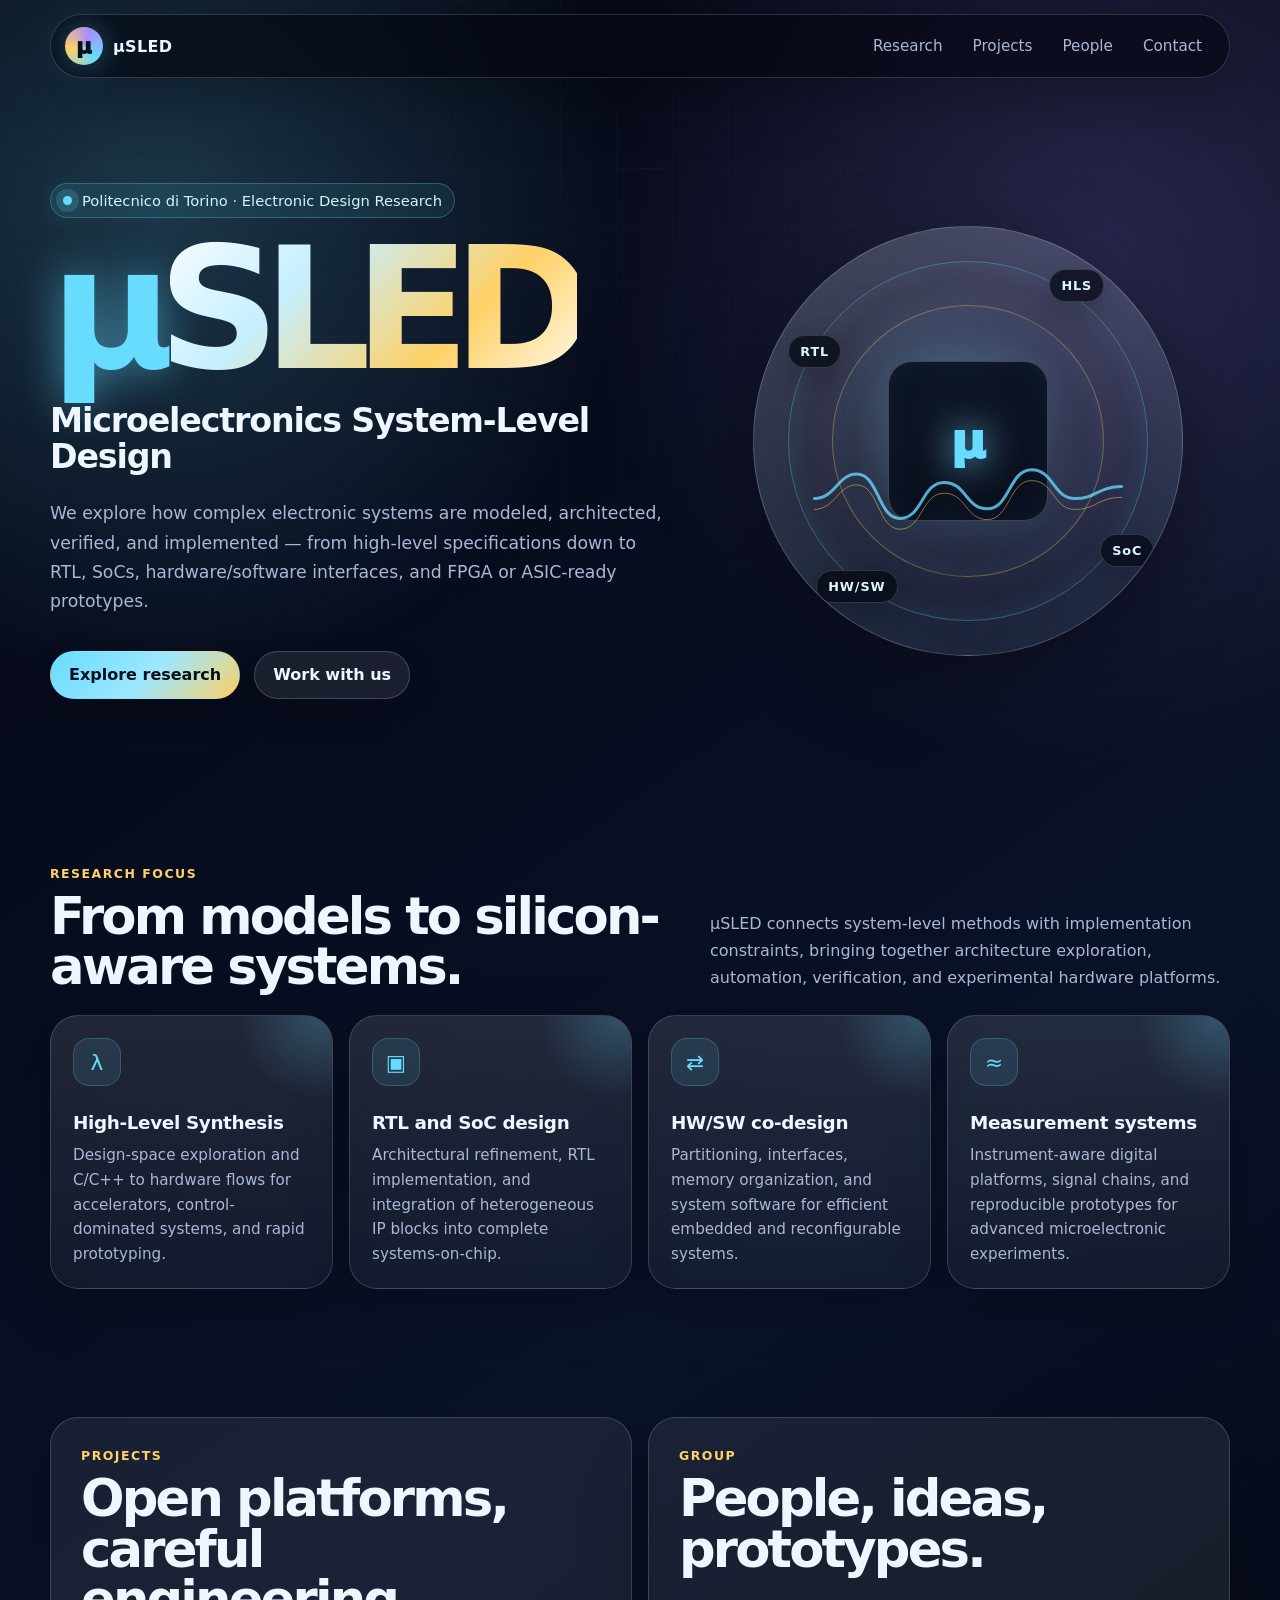
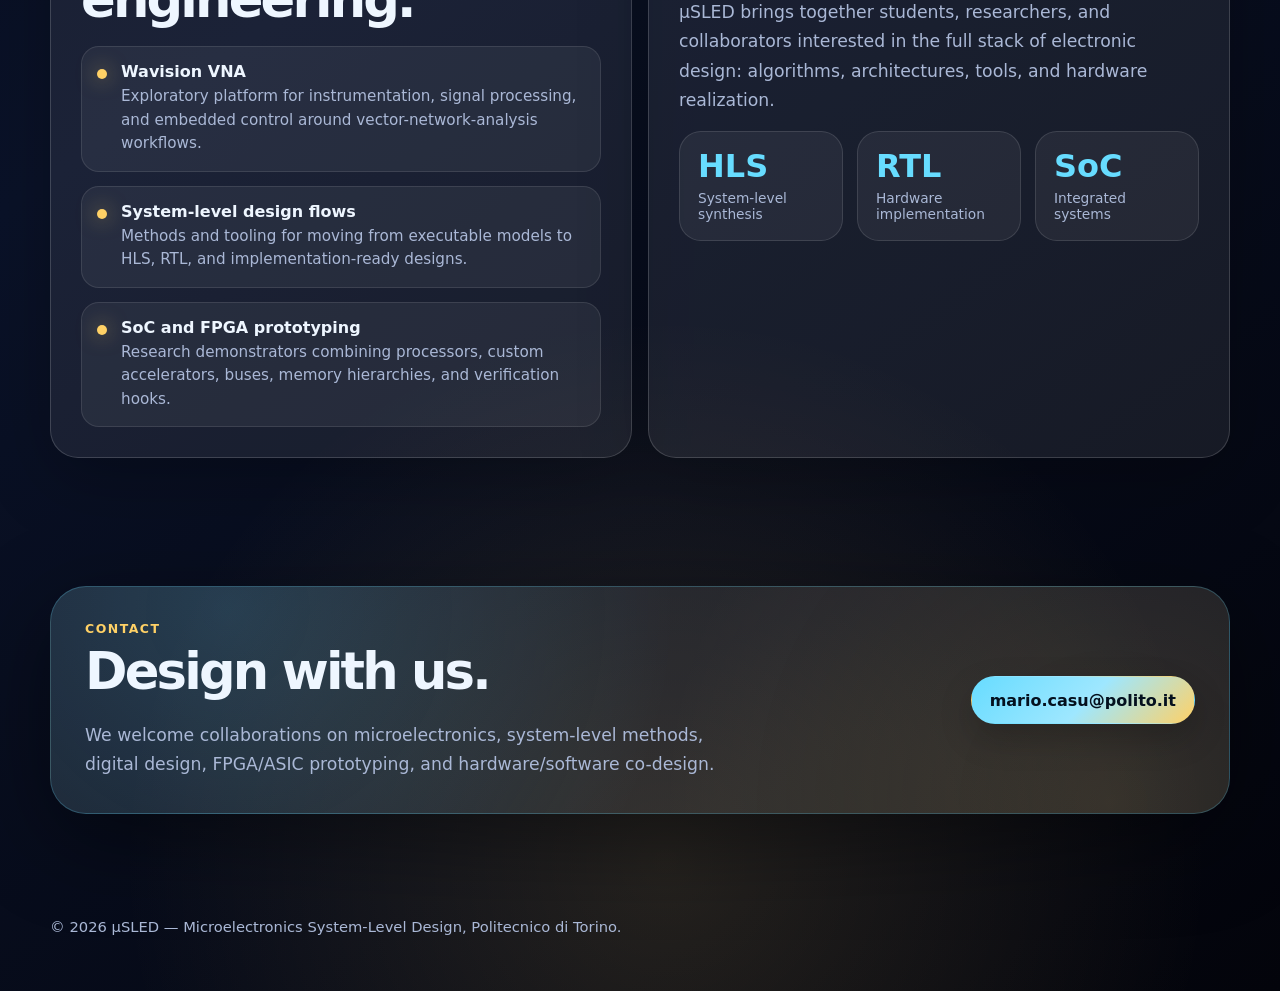
==== index.html @ 4cc5b708 "Add μSLED homepage" ====
<!doctype html>
<html lang="en">
<head>
  <meta charset="utf-8">
  <meta name="viewport" content="width=device-width, initial-scale=1">
  <meta name="description" content="μSLED — Microelectronics System-Level Design research group at Politecnico di Torino.">
  <title>μSLED — Microelectronics System-Level Design</title>
  <style>
    :root{--bg:#050713;--bg2:#0a1228;--text:#eef6ff;--muted:#aab8d6;--cyan:#67dcff;--gold:#ffd166;--violet:#a88cff;--line:rgba(255,255,255,.16);--shadow:0 26px 90px rgba(0,0,0,.42)}
    *{box-sizing:border-box}html{scroll-behavior:smooth}body{margin:0;min-height:100vh;font-family:Inter,ui-sans-serif,system-ui,-apple-system,BlinkMacSystemFont,"Segoe UI",sans-serif;color:var(--text);background:radial-gradient(circle at 12% 8%,rgba(103,220,255,.22),transparent 30rem),radial-gradient(circle at 86% 10%,rgba(168,140,255,.20),transparent 32rem),radial-gradient(circle at 52% 95%,rgba(255,209,102,.13),transparent 34rem),linear-gradient(145deg,var(--bg),var(--bg2) 52%,#03040b);overflow-x:hidden}body:before{content:"";position:fixed;inset:0;pointer-events:none;background-image:linear-gradient(rgba(255,255,255,.045) 1px,transparent 1px),linear-gradient(90deg,rgba(255,255,255,.045) 1px,transparent 1px);background-size:56px 56px;mask-image:radial-gradient(circle at 50% 16%,black,transparent 74%);opacity:.55}a{color:inherit;text-decoration:none}.shell{width:min(1180px,calc(100% - 40px));margin:0 auto;position:relative}
    header{position:sticky;top:14px;z-index:10;display:flex;align-items:center;justify-content:space-between;gap:18px;margin-top:14px;padding:12px 14px;border:1px solid var(--line);border-radius:999px;background:rgba(5,7,19,.66);backdrop-filter:blur(18px);box-shadow:0 16px 60px rgba(0,0,0,.26)}.brand{display:flex;align-items:center;gap:10px;font-weight:850;letter-spacing:.02em}.mark{width:38px;height:38px;display:grid;place-items:center;border-radius:50%;color:#06101f;background:conic-gradient(from 140deg,var(--cyan),var(--gold),var(--violet),var(--cyan));box-shadow:0 0 28px rgba(103,220,255,.34);font-size:1.35rem;font-weight:950}nav{display:flex;align-items:center;gap:4px;color:var(--muted);font-size:.95rem}nav a{padding:10px 13px;border-radius:999px}nav a:hover{color:var(--text);background:rgba(255,255,255,.08)}
    .hero{min-height:82vh;display:grid;grid-template-columns:1.08fr .92fr;align-items:center;gap:42px;padding:86px 0 70px}.eyebrow{display:inline-flex;align-items:center;gap:10px;margin-bottom:22px;padding:8px 12px;border:1px solid rgba(103,220,255,.28);border-radius:999px;background:rgba(103,220,255,.08);color:#d1f6ff;font-size:.92rem}.pulse{width:9px;height:9px;border-radius:50%;background:var(--cyan);box-shadow:0 0 0 7px rgba(103,220,255,.16),0 0 28px var(--cyan)}h1{margin:0;font-size:clamp(4.7rem,14vw,10.6rem);line-height:.82;letter-spacing:-.1em}.mu{color:var(--cyan);text-shadow:0 0 44px rgba(103,220,255,.55)}.sled{background:linear-gradient(135deg,#fff,#c7efff 34%,#ffd166 68%,#fff);-webkit-background-clip:text;background-clip:text;color:transparent}.subtitle{margin:24px 0 0;max-width:760px;font-size:clamp(1.35rem,2.6vw,2.45rem);line-height:1.08;font-weight:750;letter-spacing:-.035em}.lead{margin:24px 0 0;max-width:660px;color:var(--muted);font-size:1.08rem;line-height:1.7}.actions{display:flex;flex-wrap:wrap;gap:14px;margin-top:34px}.button{display:inline-flex;align-items:center;justify-content:center;min-height:48px;padding:0 18px;border-radius:999px;border:1px solid rgba(255,255,255,.18);background:rgba(255,255,255,.08);color:var(--text);font-weight:760;box-shadow:0 14px 34px rgba(0,0,0,.2)}.button.primary{color:#04101e;background:linear-gradient(135deg,var(--cyan),#9ee7ff 52%,var(--gold));border-color:transparent}.button:hover{transform:translateY(-1px);box-shadow:0 18px 42px rgba(0,0,0,.28)}
    .orb-card{position:relative;min-height:520px;display:grid;place-items:center}.orb{position:relative;width:min(430px,80vw);aspect-ratio:1;border-radius:50%;background:radial-gradient(circle at center,rgba(255,255,255,.15),transparent 27%),radial-gradient(circle at 45% 40%,rgba(103,220,255,.16),transparent 34%),linear-gradient(160deg,rgba(255,255,255,.18),rgba(255,255,255,.03));border:1px solid rgba(255,255,255,.22);box-shadow:var(--shadow),inset 0 0 80px rgba(103,220,255,.08);overflow:hidden}.orb:before,.orb:after{content:"";position:absolute;inset:34px;border-radius:50%;border:1px solid rgba(103,220,255,.32);box-shadow:inset 0 0 28px rgba(103,220,255,.08)}.orb:after{inset:78px;border-color:rgba(255,209,102,.34);transform:rotate(22deg)}.chip{position:absolute;inset:134px;display:grid;place-items:center;border-radius:24px;border:1px solid rgba(255,255,255,.22);background:rgba(3,8,20,.82);box-shadow:0 0 50px rgba(103,220,255,.15),inset 0 0 32px rgba(103,220,255,.07);font-size:3rem;font-weight:950;color:var(--cyan);text-shadow:0 0 34px rgba(103,220,255,.8)}.tag{position:absolute;padding:8px 11px;border:1px solid rgba(255,255,255,.16);border-radius:999px;background:rgba(5,7,19,.74);backdrop-filter:blur(14px);color:#dff8ff;font-size:.8rem;font-weight:780;letter-spacing:.07em;box-shadow:0 10px 30px rgba(0,0,0,.24)}.tag.hls{top:42px;right:78px}.tag.rtl{top:108px;left:34px}.tag.soc{bottom:88px;right:28px}.tag.hwsw{bottom:52px;left:62px}.wave{position:absolute;inset:auto 42px 124px;height:72px;opacity:.86}.wave svg{width:100%;height:100%}
    section{padding:64px 0}.section-head{display:flex;align-items:flex-end;justify-content:space-between;gap:28px;margin-bottom:24px}.kicker{color:var(--gold);font-weight:820;letter-spacing:.12em;text-transform:uppercase;font-size:.78rem;margin-bottom:10px}h2{margin:0;font-size:clamp(2rem,4vw,3.7rem);line-height:.98;letter-spacing:-.055em}.section-text{max-width:520px;color:var(--muted);margin:0;font-size:1rem;line-height:1.7}.cards{display:grid;grid-template-columns:repeat(4,1fr);gap:16px}.card{position:relative;overflow:hidden;padding:22px;border-radius:28px;border:1px solid var(--line);background:linear-gradient(180deg,rgba(255,255,255,.105),rgba(255,255,255,.045));box-shadow:0 18px 60px rgba(0,0,0,.22);min-height:220px}.card:before{content:"";position:absolute;width:190px;height:190px;right:-86px;top:-94px;border-radius:50%;background:radial-gradient(circle,rgba(103,220,255,.24),transparent 62%)}.icon{width:48px;height:48px;display:grid;place-items:center;border-radius:16px;margin-bottom:26px;background:rgba(103,220,255,.1);border:1px solid rgba(103,220,255,.22);color:var(--cyan);font-size:1.35rem}h3{margin:0 0 10px;font-size:1.15rem;letter-spacing:-.02em}.card p{margin:0;color:var(--muted);font-size:.95rem;line-height:1.62}.wide{display:grid;grid-template-columns:1fr 1fr;gap:16px}.panel{padding:30px;border-radius:28px;border:1px solid var(--line);background:rgba(255,255,255,.07);box-shadow:0 22px 70px rgba(0,0,0,.24)}.list{display:grid;gap:14px;margin-top:22px}.item{display:flex;gap:14px;align-items:flex-start;padding:15px;border-radius:18px;background:rgba(255,255,255,.055);border:1px solid rgba(255,255,255,.1)}.dot{flex:0 0 auto;width:10px;height:10px;margin-top:7px;border-radius:50%;background:var(--gold);box-shadow:0 0 20px rgba(255,209,102,.6)}.item strong{display:block;margin-bottom:4px}.item span{color:var(--muted);font-size:.95rem;line-height:1.55}.stats{display:grid;grid-template-columns:repeat(3,1fr);gap:14px;margin-top:16px}.stat{padding:18px;border-radius:22px;border:1px solid rgba(255,255,255,.12);background:rgba(255,255,255,.055)}.stat b{display:block;font-size:2rem;line-height:1;color:var(--cyan)}.stat span{display:block;margin-top:8px;color:var(--muted);font-size:.86rem}.contact{padding:34px;border-radius:36px;border:1px solid rgba(103,220,255,.24);background:radial-gradient(circle at 15% 10%,rgba(103,220,255,.16),transparent 28rem),radial-gradient(circle at 90% 95%,rgba(255,209,102,.12),transparent 28rem),rgba(255,255,255,.075);box-shadow:var(--shadow)}.contact-row{display:flex;align-items:center;justify-content:space-between;gap:26px}footer{padding:40px 0 56px;color:var(--muted);font-size:.92rem}
    @media(max-width:920px){nav{display:none}.hero{grid-template-columns:1fr;padding-top:56px}.orb-card{min-height:420px}.cards{grid-template-columns:repeat(2,1fr)}.wide{grid-template-columns:1fr}.section-head{align-items:flex-start;flex-direction:column}.contact-row{align-items:flex-start;flex-direction:column}}@media(max-width:620px){.shell{width:min(100% - 24px,1180px)}.cards{grid-template-columns:1fr}.stats{grid-template-columns:1fr}.hero{padding-bottom:28px}.orb{width:min(350px,92vw)}.chip{inset:110px}.tag{font-size:.7rem}.tag.hls{top:32px;right:44px}.tag.rtl{top:96px;left:18px}.tag.soc{bottom:82px;right:14px}.tag.hwsw{bottom:42px;left:34px}}
  </style>
</head>
<body>
  <header class="shell"><a class="brand" href="#top" aria-label="μSLED home"><span class="mark">μ</span><span>μSLED</span></a><nav aria-label="Sections"><a href="#research">Research</a><a href="#projects">Projects</a><a href="#people">People</a><a href="#contact">Contact</a></nav></header>
  <main id="top" class="shell">
    <section class="hero" aria-labelledby="hero-title"><div><div class="eyebrow"><span class="pulse"></span> Politecnico di Torino · Electronic Design Research</div><h1 id="hero-title"><span class="mu">μ</span><span class="sled">SLED</span></h1><p class="subtitle">Microelectronics System-Level Design</p><p class="lead">We explore how complex electronic systems are modeled, architected, verified, and implemented — from high-level specifications down to RTL, SoCs, hardware/software interfaces, and FPGA or ASIC-ready prototypes.</p><div class="actions"><a class="button primary" href="#research">Explore research</a><a class="button" href="#contact">Work with us</a></div></div><div class="orb-card" aria-hidden="true"><div class="orb"><div class="chip">μ</div><span class="tag hls">HLS</span><span class="tag rtl">RTL</span><span class="tag soc">SoC</span><span class="tag hwsw">HW/SW</span><div class="wave"><svg viewBox="0 0 520 120" fill="none" xmlns="http://www.w3.org/2000/svg"><path d="M4 66 C38 66 44 25 74 25 C112 25 109 99 147 99 C184 99 183 39 220 39 C257 39 256 83 292 83 C330 83 328 18 366 18 C403 18 402 66 438 66 C474 66 476 46 516 46" stroke="rgba(103,220,255,.9)" stroke-width="5" stroke-linecap="round"/><path d="M4 66 C38 66 44 25 74 25 C112 25 109 99 147 99 C184 99 183 39 220 39 C257 39 256 83 292 83 C330 83 328 18 366 18 C403 18 402 66 438 66 C474 66 476 46 516 46" stroke="rgba(255,209,102,.65)" stroke-width="1.5" stroke-linecap="round" transform="translate(0 18)"/></svg></div></div></div></section>
    <section id="research" aria-labelledby="research-title"><div class="section-head"><div><div class="kicker">Research focus</div><h2 id="research-title">From models to silicon-aware systems.</h2></div><p class="section-text">μSLED connects system-level methods with implementation constraints, bringing together architecture exploration, automation, verification, and experimental hardware platforms.</p></div><div class="cards"><article class="card"><div class="icon">λ</div><h3>High-Level Synthesis</h3><p>Design-space exploration and C/C++ to hardware flows for accelerators, control-dominated systems, and rapid prototyping.</p></article><article class="card"><div class="icon">▣</div><h3>RTL and SoC design</h3><p>Architectural refinement, RTL implementation, and integration of heterogeneous IP blocks into complete systems-on-chip.</p></article><article class="card"><div class="icon">⇄</div><h3>HW/SW co-design</h3><p>Partitioning, interfaces, memory organization, and system software for efficient embedded and reconfigurable systems.</p></article><article class="card"><div class="icon">≈</div><h3>Measurement systems</h3><p>Instrument-aware digital platforms, signal chains, and reproducible prototypes for advanced microelectronic experiments.</p></article></div></section>
    <section id="projects" aria-labelledby="projects-title"><div class="wide"><div class="panel"><div class="kicker">Projects</div><h2 id="projects-title">Open platforms, careful engineering.</h2><div class="list"><div class="item"><span class="dot"></span><div><strong>Wavision VNA</strong><span>Exploratory platform for instrumentation, signal processing, and embedded control around vector-network-analysis workflows.</span></div></div><div class="item"><span class="dot"></span><div><strong>System-level design flows</strong><span>Methods and tooling for moving from executable models to HLS, RTL, and implementation-ready designs.</span></div></div><div class="item"><span class="dot"></span><div><strong>SoC and FPGA prototyping</strong><span>Research demonstrators combining processors, custom accelerators, buses, memory hierarchies, and verification hooks.</span></div></div></div></div><div class="panel" id="people"><div class="kicker">Group</div><h2>People, ideas, prototypes.</h2><p class="lead">μSLED brings together students, researchers, and collaborators interested in the full stack of electronic design: algorithms, architectures, tools, and hardware realization.</p><div class="stats"><div class="stat"><b>HLS</b><span>System-level synthesis</span></div><div class="stat"><b>RTL</b><span>Hardware implementation</span></div><div class="stat"><b>SoC</b><span>Integrated systems</span></div></div></div></div></section>
    <section id="contact" aria-labelledby="contact-title"><div class="contact"><div class="contact-row"><div><div class="kicker">Contact</div><h2 id="contact-title">Design with us.</h2><p class="lead">We welcome collaborations on microelectronics, system-level methods, digital design, FPGA/ASIC prototyping, and hardware/software co-design.</p></div><a class="button primary" href="mailto:mario.casu@polito.it">mario.casu@polito.it</a></div></div></section>
  </main>
  <footer class="shell">© <span id="year"></span> μSLED — Microelectronics System-Level Design, Politecnico di Torino.</footer><script>document.getElementById('year').textContent=new Date().getFullYear();</script>
</body>
</html>
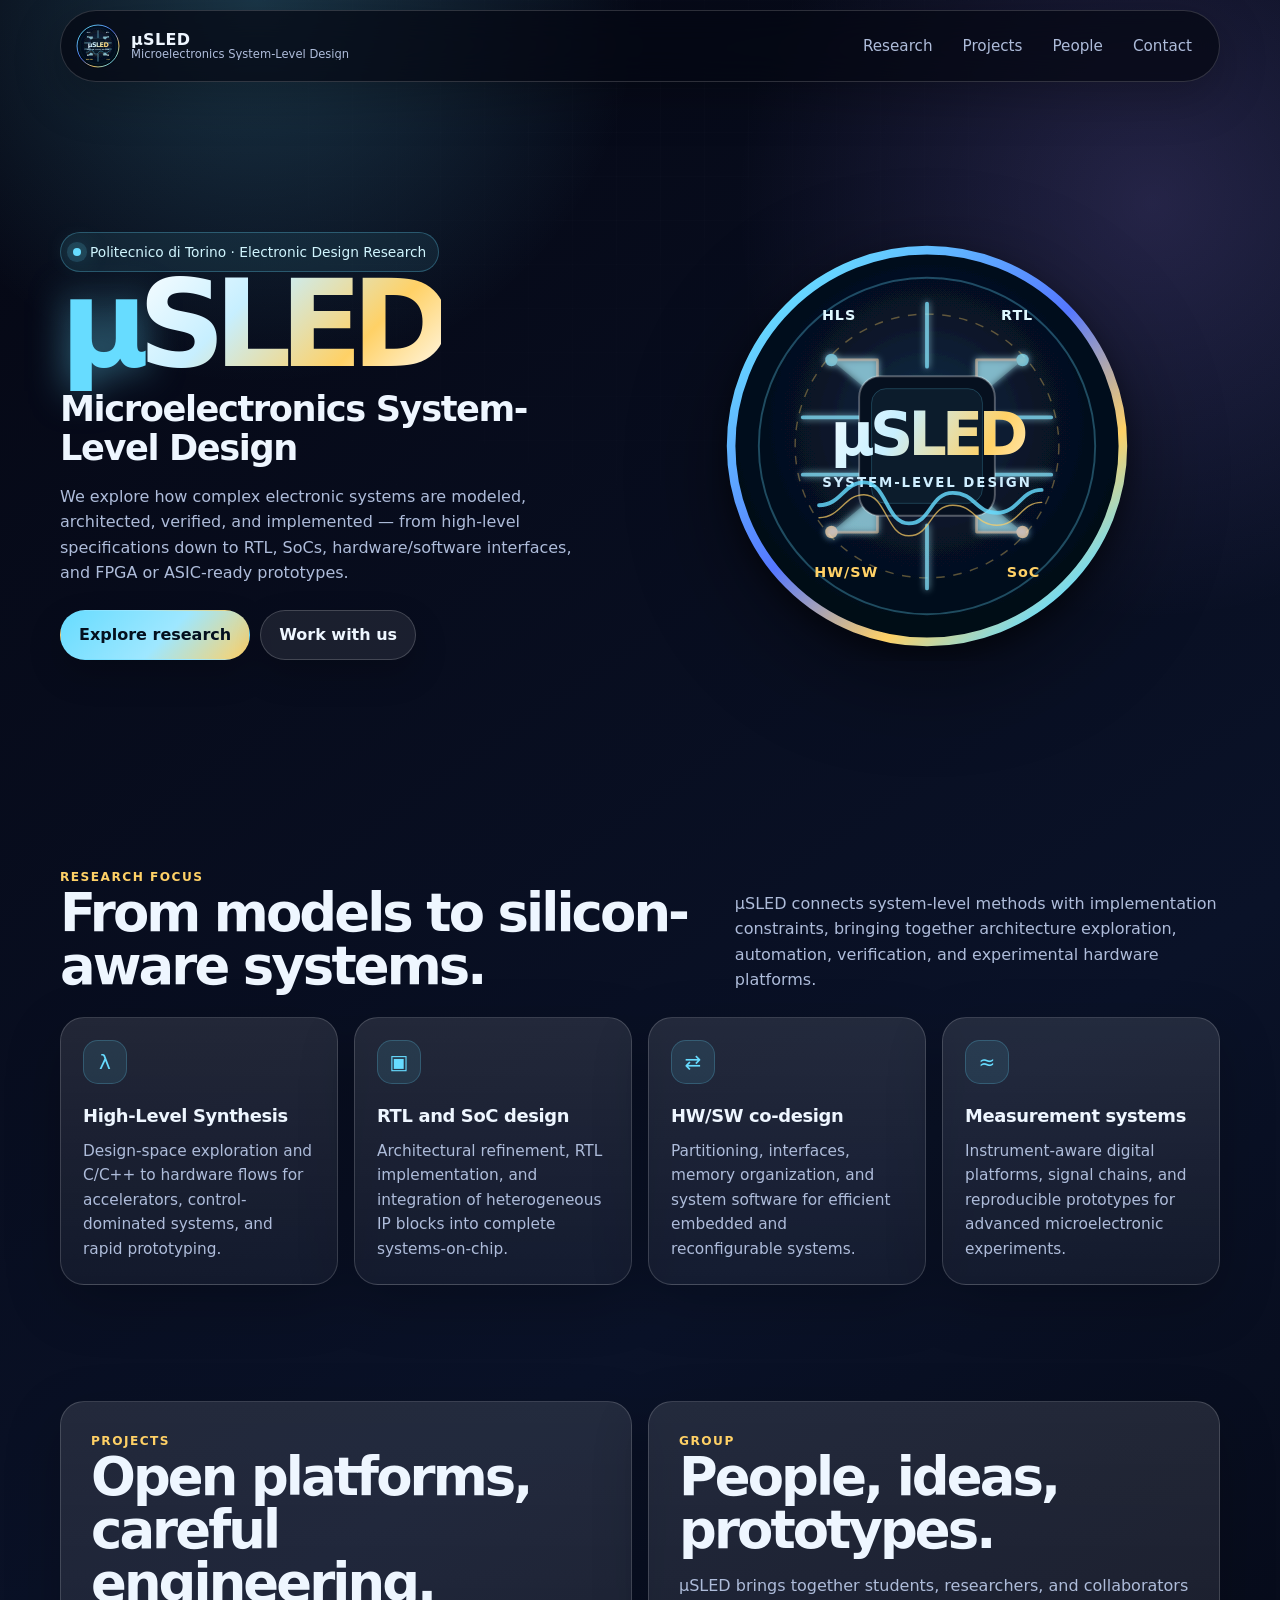
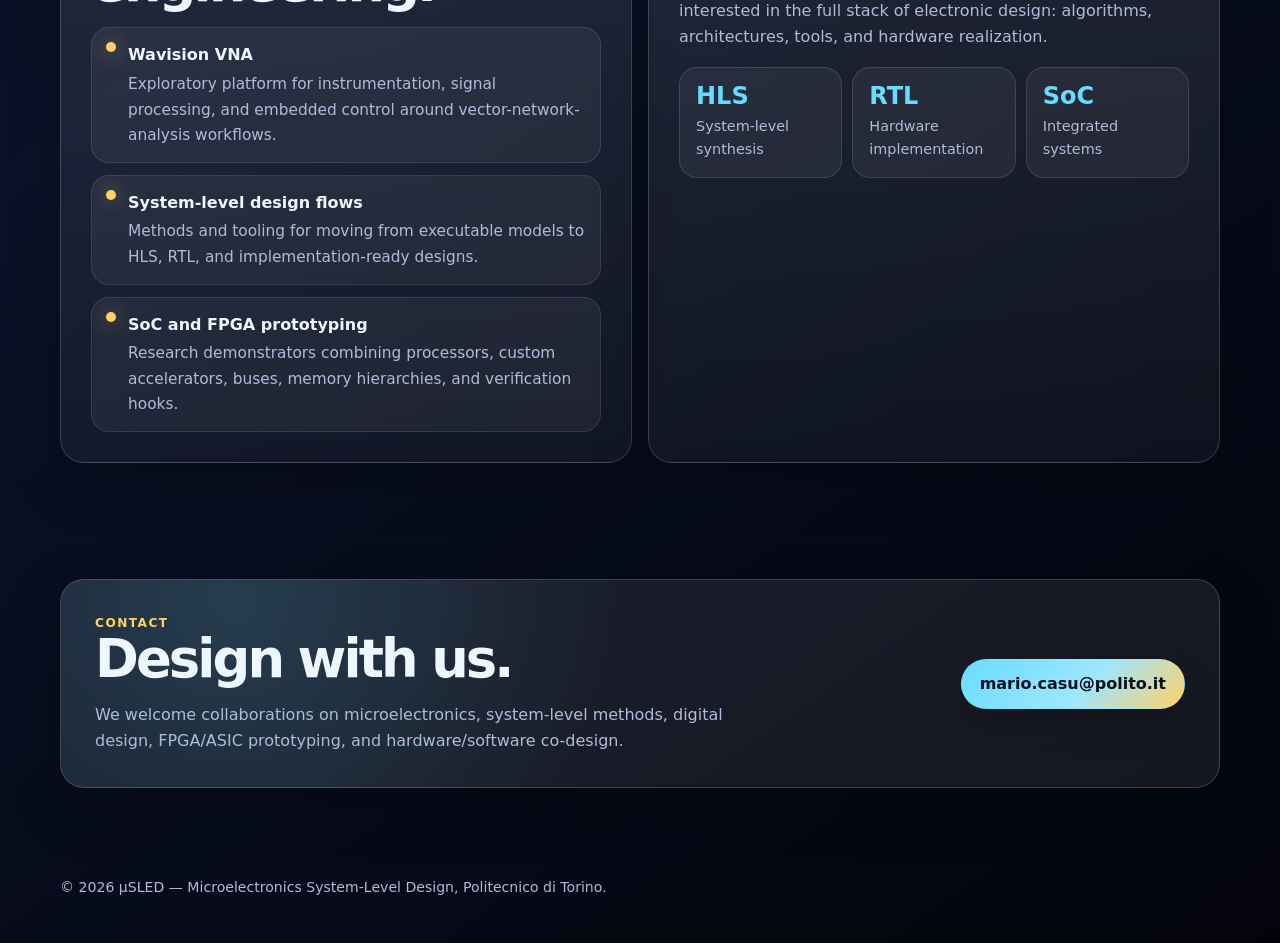
==== commit 726687fd: "Make homepage mobile-first and add logo" ====
--- a/index.html
+++ b/index.html
@@ -6,23 +6,74 @@
   <meta name="description" content="μSLED — Microelectronics System-Level Design research group at Politecnico di Torino.">
   <title>μSLED — Microelectronics System-Level Design</title>
   <style>
-    :root{--bg:#050713;--bg2:#0a1228;--text:#eef6ff;--muted:#aab8d6;--cyan:#67dcff;--gold:#ffd166;--violet:#a88cff;--line:rgba(255,255,255,.16);--shadow:0 26px 90px rgba(0,0,0,.42)}
-    *{box-sizing:border-box}html{scroll-behavior:smooth}body{margin:0;min-height:100vh;font-family:Inter,ui-sans-serif,system-ui,-apple-system,BlinkMacSystemFont,"Segoe UI",sans-serif;color:var(--text);background:radial-gradient(circle at 12% 8%,rgba(103,220,255,.22),transparent 30rem),radial-gradient(circle at 86% 10%,rgba(168,140,255,.20),transparent 32rem),radial-gradient(circle at 52% 95%,rgba(255,209,102,.13),transparent 34rem),linear-gradient(145deg,var(--bg),var(--bg2) 52%,#03040b);overflow-x:hidden}body:before{content:"";position:fixed;inset:0;pointer-events:none;background-image:linear-gradient(rgba(255,255,255,.045) 1px,transparent 1px),linear-gradient(90deg,rgba(255,255,255,.045) 1px,transparent 1px);background-size:56px 56px;mask-image:radial-gradient(circle at 50% 16%,black,transparent 74%);opacity:.55}a{color:inherit;text-decoration:none}.shell{width:min(1180px,calc(100% - 40px));margin:0 auto;position:relative}
-    header{position:sticky;top:14px;z-index:10;display:flex;align-items:center;justify-content:space-between;gap:18px;margin-top:14px;padding:12px 14px;border:1px solid var(--line);border-radius:999px;background:rgba(5,7,19,.66);backdrop-filter:blur(18px);box-shadow:0 16px 60px rgba(0,0,0,.26)}.brand{display:flex;align-items:center;gap:10px;font-weight:850;letter-spacing:.02em}.mark{width:38px;height:38px;display:grid;place-items:center;border-radius:50%;color:#06101f;background:conic-gradient(from 140deg,var(--cyan),var(--gold),var(--violet),var(--cyan));box-shadow:0 0 28px rgba(103,220,255,.34);font-size:1.35rem;font-weight:950}nav{display:flex;align-items:center;gap:4px;color:var(--muted);font-size:.95rem}nav a{padding:10px 13px;border-radius:999px}nav a:hover{color:var(--text);background:rgba(255,255,255,.08)}
-    .hero{min-height:82vh;display:grid;grid-template-columns:1.08fr .92fr;align-items:center;gap:42px;padding:86px 0 70px}.eyebrow{display:inline-flex;align-items:center;gap:10px;margin-bottom:22px;padding:8px 12px;border:1px solid rgba(103,220,255,.28);border-radius:999px;background:rgba(103,220,255,.08);color:#d1f6ff;font-size:.92rem}.pulse{width:9px;height:9px;border-radius:50%;background:var(--cyan);box-shadow:0 0 0 7px rgba(103,220,255,.16),0 0 28px var(--cyan)}h1{margin:0;font-size:clamp(4.7rem,14vw,10.6rem);line-height:.82;letter-spacing:-.1em}.mu{color:var(--cyan);text-shadow:0 0 44px rgba(103,220,255,.55)}.sled{background:linear-gradient(135deg,#fff,#c7efff 34%,#ffd166 68%,#fff);-webkit-background-clip:text;background-clip:text;color:transparent}.subtitle{margin:24px 0 0;max-width:760px;font-size:clamp(1.35rem,2.6vw,2.45rem);line-height:1.08;font-weight:750;letter-spacing:-.035em}.lead{margin:24px 0 0;max-width:660px;color:var(--muted);font-size:1.08rem;line-height:1.7}.actions{display:flex;flex-wrap:wrap;gap:14px;margin-top:34px}.button{display:inline-flex;align-items:center;justify-content:center;min-height:48px;padding:0 18px;border-radius:999px;border:1px solid rgba(255,255,255,.18);background:rgba(255,255,255,.08);color:var(--text);font-weight:760;box-shadow:0 14px 34px rgba(0,0,0,.2)}.button.primary{color:#04101e;background:linear-gradient(135deg,var(--cyan),#9ee7ff 52%,var(--gold));border-color:transparent}.button:hover{transform:translateY(-1px);box-shadow:0 18px 42px rgba(0,0,0,.28)}
-    .orb-card{position:relative;min-height:520px;display:grid;place-items:center}.orb{position:relative;width:min(430px,80vw);aspect-ratio:1;border-radius:50%;background:radial-gradient(circle at center,rgba(255,255,255,.15),transparent 27%),radial-gradient(circle at 45% 40%,rgba(103,220,255,.16),transparent 34%),linear-gradient(160deg,rgba(255,255,255,.18),rgba(255,255,255,.03));border:1px solid rgba(255,255,255,.22);box-shadow:var(--shadow),inset 0 0 80px rgba(103,220,255,.08);overflow:hidden}.orb:before,.orb:after{content:"";position:absolute;inset:34px;border-radius:50%;border:1px solid rgba(103,220,255,.32);box-shadow:inset 0 0 28px rgba(103,220,255,.08)}.orb:after{inset:78px;border-color:rgba(255,209,102,.34);transform:rotate(22deg)}.chip{position:absolute;inset:134px;display:grid;place-items:center;border-radius:24px;border:1px solid rgba(255,255,255,.22);background:rgba(3,8,20,.82);box-shadow:0 0 50px rgba(103,220,255,.15),inset 0 0 32px rgba(103,220,255,.07);font-size:3rem;font-weight:950;color:var(--cyan);text-shadow:0 0 34px rgba(103,220,255,.8)}.tag{position:absolute;padding:8px 11px;border:1px solid rgba(255,255,255,.16);border-radius:999px;background:rgba(5,7,19,.74);backdrop-filter:blur(14px);color:#dff8ff;font-size:.8rem;font-weight:780;letter-spacing:.07em;box-shadow:0 10px 30px rgba(0,0,0,.24)}.tag.hls{top:42px;right:78px}.tag.rtl{top:108px;left:34px}.tag.soc{bottom:88px;right:28px}.tag.hwsw{bottom:52px;left:62px}.wave{position:absolute;inset:auto 42px 124px;height:72px;opacity:.86}.wave svg{width:100%;height:100%}
-    section{padding:64px 0}.section-head{display:flex;align-items:flex-end;justify-content:space-between;gap:28px;margin-bottom:24px}.kicker{color:var(--gold);font-weight:820;letter-spacing:.12em;text-transform:uppercase;font-size:.78rem;margin-bottom:10px}h2{margin:0;font-size:clamp(2rem,4vw,3.7rem);line-height:.98;letter-spacing:-.055em}.section-text{max-width:520px;color:var(--muted);margin:0;font-size:1rem;line-height:1.7}.cards{display:grid;grid-template-columns:repeat(4,1fr);gap:16px}.card{position:relative;overflow:hidden;padding:22px;border-radius:28px;border:1px solid var(--line);background:linear-gradient(180deg,rgba(255,255,255,.105),rgba(255,255,255,.045));box-shadow:0 18px 60px rgba(0,0,0,.22);min-height:220px}.card:before{content:"";position:absolute;width:190px;height:190px;right:-86px;top:-94px;border-radius:50%;background:radial-gradient(circle,rgba(103,220,255,.24),transparent 62%)}.icon{width:48px;height:48px;display:grid;place-items:center;border-radius:16px;margin-bottom:26px;background:rgba(103,220,255,.1);border:1px solid rgba(103,220,255,.22);color:var(--cyan);font-size:1.35rem}h3{margin:0 0 10px;font-size:1.15rem;letter-spacing:-.02em}.card p{margin:0;color:var(--muted);font-size:.95rem;line-height:1.62}.wide{display:grid;grid-template-columns:1fr 1fr;gap:16px}.panel{padding:30px;border-radius:28px;border:1px solid var(--line);background:rgba(255,255,255,.07);box-shadow:0 22px 70px rgba(0,0,0,.24)}.list{display:grid;gap:14px;margin-top:22px}.item{display:flex;gap:14px;align-items:flex-start;padding:15px;border-radius:18px;background:rgba(255,255,255,.055);border:1px solid rgba(255,255,255,.1)}.dot{flex:0 0 auto;width:10px;height:10px;margin-top:7px;border-radius:50%;background:var(--gold);box-shadow:0 0 20px rgba(255,209,102,.6)}.item strong{display:block;margin-bottom:4px}.item span{color:var(--muted);font-size:.95rem;line-height:1.55}.stats{display:grid;grid-template-columns:repeat(3,1fr);gap:14px;margin-top:16px}.stat{padding:18px;border-radius:22px;border:1px solid rgba(255,255,255,.12);background:rgba(255,255,255,.055)}.stat b{display:block;font-size:2rem;line-height:1;color:var(--cyan)}.stat span{display:block;margin-top:8px;color:var(--muted);font-size:.86rem}.contact{padding:34px;border-radius:36px;border:1px solid rgba(103,220,255,.24);background:radial-gradient(circle at 15% 10%,rgba(103,220,255,.16),transparent 28rem),radial-gradient(circle at 90% 95%,rgba(255,209,102,.12),transparent 28rem),rgba(255,255,255,.075);box-shadow:var(--shadow)}.contact-row{display:flex;align-items:center;justify-content:space-between;gap:26px}footer{padding:40px 0 56px;color:var(--muted);font-size:.92rem}
-    @media(max-width:920px){nav{display:none}.hero{grid-template-columns:1fr;padding-top:56px}.orb-card{min-height:420px}.cards{grid-template-columns:repeat(2,1fr)}.wide{grid-template-columns:1fr}.section-head{align-items:flex-start;flex-direction:column}.contact-row{align-items:flex-start;flex-direction:column}}@media(max-width:620px){.shell{width:min(100% - 24px,1180px)}.cards{grid-template-columns:1fr}.stats{grid-template-columns:1fr}.hero{padding-bottom:28px}.orb{width:min(350px,92vw)}.chip{inset:110px}.tag{font-size:.7rem}.tag.hls{top:32px;right:44px}.tag.rtl{top:96px;left:18px}.tag.soc{bottom:82px;right:14px}.tag.hwsw{bottom:42px;left:34px}}
+    :root { --bg:#050713; --text:#eef6ff; --muted:#aebcda; --cyan:#67dcff; --gold:#ffd166; --violet:#a88cff; --line:rgba(255,255,255,.16); --shadow:0 24px 80px rgba(0,0,0,.38); }
+    * { box-sizing:border-box; }
+    html { scroll-behavior:smooth; }
+    body { margin:0; font-family:Inter,ui-sans-serif,system-ui,-apple-system,BlinkMacSystemFont,"Segoe UI",sans-serif; color:var(--text); background:radial-gradient(circle at 20% 0%,rgba(103,220,255,.22),transparent 24rem),radial-gradient(circle at 90% 8%,rgba(168,140,255,.18),transparent 26rem),linear-gradient(145deg,#050713,#0a1228 52%,#03040b); line-height:1.6; overflow-x:hidden; }
+    body::before { content:""; position:fixed; inset:0; pointer-events:none; background-image:linear-gradient(rgba(255,255,255,.04) 1px,transparent 1px),linear-gradient(90deg,rgba(255,255,255,.04) 1px,transparent 1px); background-size:44px 44px; opacity:.35; mask-image:radial-gradient(circle at 50% 16%,black,transparent 76%); }
+    a { color:inherit; text-decoration:none; }
+    .shell { width:min(1120px,calc(100% - 28px)); margin:0 auto; position:relative; }
+    header { position:sticky; top:10px; z-index:10; display:flex; align-items:center; justify-content:space-between; gap:12px; margin-top:10px; padding:10px 12px; border:1px solid var(--line); border-radius:22px; background:rgba(5,7,19,.72); backdrop-filter:blur(16px); box-shadow:0 14px 48px rgba(0,0,0,.25); }
+    .brand { display:flex; align-items:center; gap:10px; min-width:0; }
+    .brand img { width:42px; height:42px; border-radius:50%; flex:0 0 auto; }
+    .brand-text { display:grid; line-height:1.05; min-width:0; }
+    .brand-text strong { font-size:1rem; letter-spacing:.02em; }
+    .brand-text span { color:var(--muted); font-size:.72rem; white-space:nowrap; overflow:hidden; text-overflow:ellipsis; max-width:190px; }
+    nav { display:none; }
+    .nav-pill { padding:9px 12px; border-radius:999px; background:rgba(255,255,255,.08); border:1px solid rgba(255,255,255,.12); color:#dff8ff; font-size:.88rem; font-weight:750; }
+    .hero { display:grid; gap:26px; padding:44px 0 42px; text-align:center; }
+    .hero-logo { width:min(245px,72vw); margin:0 auto; filter:drop-shadow(0 24px 48px rgba(0,0,0,.42)); }
+    .eyebrow { display:inline-flex; align-items:center; justify-content:center; gap:9px; width:fit-content; max-width:100%; margin:0 auto; padding:8px 12px; border:1px solid rgba(103,220,255,.28); border-radius:999px; background:rgba(103,220,255,.08); color:#d1f6ff; font-size:.86rem; }
+    .pulse { width:8px; height:8px; border-radius:50%; background:var(--cyan); box-shadow:0 0 0 6px rgba(103,220,255,.15),0 0 24px var(--cyan); }
+    h1 { margin:0; font-size:clamp(4.3rem,20vw,7.6rem); line-height:.86; letter-spacing:-.095em; }
+    .mu { color:var(--cyan); text-shadow:0 0 38px rgba(103,220,255,.52); }
+    .sled { background:linear-gradient(135deg,#fff,#c7efff 35%,#ffd166 70%,#fff); -webkit-background-clip:text; background-clip:text; color:transparent; }
+    .subtitle { margin:12px auto 0; max-width:760px; font-size:clamp(1.25rem,6vw,2.2rem); line-height:1.12; font-weight:800; letter-spacing:-.04em; }
+    .lead { margin:16px auto 0; max-width:680px; color:var(--muted); font-size:1rem; }
+    .actions { display:grid; grid-template-columns:1fr; gap:10px; margin-top:24px; }
+    .button { display:inline-flex; min-height:50px; align-items:center; justify-content:center; border-radius:999px; padding:0 18px; font-weight:780; border:1px solid rgba(255,255,255,.18); background:rgba(255,255,255,.08); box-shadow:0 14px 34px rgba(0,0,0,.2); }
+    .button.primary { color:#04101e; background:linear-gradient(135deg,var(--cyan),#9ee7ff 55%,var(--gold)); border-color:transparent; }
+    section { padding:34px 0; }
+    .section-head { display:grid; gap:12px; margin-bottom:16px; }
+    .kicker { color:var(--gold); font-weight:840; letter-spacing:.12em; text-transform:uppercase; font-size:.76rem; }
+    h2 { margin:0; font-size:clamp(2rem,9vw,3.3rem); line-height:1; letter-spacing:-.055em; }
+    .section-text { color:var(--muted); margin:0; }
+    .cards { display:grid; gap:12px; }
+    .card,.panel,.contact { border:1px solid var(--line); background:linear-gradient(180deg,rgba(255,255,255,.105),rgba(255,255,255,.045)); box-shadow:0 18px 55px rgba(0,0,0,.22); border-radius:24px; }
+    .card { padding:19px; }
+    .icon { width:44px; height:44px; display:grid; place-items:center; border-radius:15px; margin-bottom:18px; background:rgba(103,220,255,.1); border:1px solid rgba(103,220,255,.22); color:var(--cyan); font-size:1.25rem; }
+    h3 { margin:0 0 8px; font-size:1.12rem; letter-spacing:-.02em; }
+    .card p,.item span { margin:0; color:var(--muted); font-size:.96rem; }
+    .wide { display:grid; gap:12px; }
+    .panel { padding:22px; }
+    .list { display:grid; gap:12px; margin-top:18px; }
+    .item { display:flex; gap:12px; align-items:flex-start; padding:14px; border-radius:18px; background:rgba(255,255,255,.055); border:1px solid rgba(255,255,255,.1); }
+    .dot { flex:0 0 auto; width:10px; height:10px; margin-top:7px; border-radius:50%; background:var(--gold); box-shadow:0 0 20px rgba(255,209,102,.6); }
+    .item strong { display:block; margin-bottom:3px; }
+    .stats { display:grid; grid-template-columns:1fr; gap:10px; margin-top:18px; }
+    .stat { padding:16px; border-radius:18px; border:1px solid rgba(255,255,255,.12); background:rgba(255,255,255,.055); }
+    .stat b { display:block; font-size:1.5rem; color:var(--cyan); line-height:1; }
+    .stat span { display:block; margin-top:7px; color:var(--muted); font-size:.9rem; }
+    .contact { padding:24px; background:radial-gradient(circle at 15% 10%,rgba(103,220,255,.16),transparent 24rem),rgba(255,255,255,.075); }
+    .contact-row { display:grid; gap:18px; }
+    footer { padding:30px 0 44px; color:var(--muted); font-size:.88rem; text-align:center; }
+    @media (min-width:560px){ .actions{grid-template-columns:repeat(2,max-content);justify-content:center;} .stats{grid-template-columns:repeat(3,1fr);} }
+    @media (min-width:820px){ .shell{width:min(1160px,calc(100% - 48px));} header{border-radius:999px;padding:12px 14px;} .brand img{width:46px;height:46px;} .brand-text span{max-width:none;} nav{display:flex;align-items:center;gap:4px;color:var(--muted);font-size:.95rem;} nav a{padding:10px 13px;border-radius:999px;} nav a:hover{color:var(--text);background:rgba(255,255,255,.08);} .nav-pill{display:none;} .hero{min-height:82vh;grid-template-columns:.95fr 1.05fr;align-items:center;gap:42px;padding:74px 0 64px;text-align:left;} .hero-logo{width:min(430px,38vw);order:2;} .hero-copy{order:1;} .eyebrow,.lead,.subtitle{margin-left:0;} .actions{justify-content:start;} section{padding:58px 0;} .section-head{grid-template-columns:1fr .75fr;align-items:end;gap:28px;margin-bottom:24px;} .cards{grid-template-columns:repeat(4,1fr);gap:16px;} .card{min-height:220px;padding:22px;} .wide{grid-template-columns:1fr 1fr;gap:16px;} .panel{padding:30px;} .contact{padding:34px;} .contact-row{grid-template-columns:1fr auto;align-items:center;} footer{text-align:left;} }
   </style>
 </head>
 <body>
-  <header class="shell"><a class="brand" href="#top" aria-label="μSLED home"><span class="mark">μ</span><span>μSLED</span></a><nav aria-label="Sections"><a href="#research">Research</a><a href="#projects">Projects</a><a href="#people">People</a><a href="#contact">Contact</a></nav></header>
+  <header class="shell">
+    <a class="brand" href="#top" aria-label="μSLED home"><img src="assets/musled-logo.svg" alt="μSLED logo"><span class="brand-text"><strong>μSLED</strong><span>Microelectronics System-Level Design</span></span></a>
+    <nav aria-label="Sections"><a href="#research">Research</a><a href="#projects">Projects</a><a href="#people">People</a><a href="#contact">Contact</a></nav>
+    <a class="nav-pill" href="#contact">Contact</a>
+  </header>
   <main id="top" class="shell">
-    <section class="hero" aria-labelledby="hero-title"><div><div class="eyebrow"><span class="pulse"></span> Politecnico di Torino · Electronic Design Research</div><h1 id="hero-title"><span class="mu">μ</span><span class="sled">SLED</span></h1><p class="subtitle">Microelectronics System-Level Design</p><p class="lead">We explore how complex electronic systems are modeled, architected, verified, and implemented — from high-level specifications down to RTL, SoCs, hardware/software interfaces, and FPGA or ASIC-ready prototypes.</p><div class="actions"><a class="button primary" href="#research">Explore research</a><a class="button" href="#contact">Work with us</a></div></div><div class="orb-card" aria-hidden="true"><div class="orb"><div class="chip">μ</div><span class="tag hls">HLS</span><span class="tag rtl">RTL</span><span class="tag soc">SoC</span><span class="tag hwsw">HW/SW</span><div class="wave"><svg viewBox="0 0 520 120" fill="none" xmlns="http://www.w3.org/2000/svg"><path d="M4 66 C38 66 44 25 74 25 C112 25 109 99 147 99 C184 99 183 39 220 39 C257 39 256 83 292 83 C330 83 328 18 366 18 C403 18 402 66 438 66 C474 66 476 46 516 46" stroke="rgba(103,220,255,.9)" stroke-width="5" stroke-linecap="round"/><path d="M4 66 C38 66 44 25 74 25 C112 25 109 99 147 99 C184 99 183 39 220 39 C257 39 256 83 292 83 C330 83 328 18 366 18 C403 18 402 66 438 66 C474 66 476 46 516 46" stroke="rgba(255,209,102,.65)" stroke-width="1.5" stroke-linecap="round" transform="translate(0 18)"/></svg></div></div></div></section>
+    <section class="hero" aria-labelledby="hero-title"><img class="hero-logo" src="assets/musled-logo.svg" alt="μSLED logo"><div class="hero-copy"><div class="eyebrow"><span class="pulse"></span> Politecnico di Torino · Electronic Design Research</div><h1 id="hero-title"><span class="mu">μ</span><span class="sled">SLED</span></h1><p class="subtitle">Microelectronics System-Level Design</p><p class="lead">We explore how complex electronic systems are modeled, architected, verified, and implemented — from high-level specifications down to RTL, SoCs, hardware/software interfaces, and FPGA or ASIC-ready prototypes.</p><div class="actions"><a class="button primary" href="#research">Explore research</a><a class="button" href="#contact">Work with us</a></div></div></section>
     <section id="research" aria-labelledby="research-title"><div class="section-head"><div><div class="kicker">Research focus</div><h2 id="research-title">From models to silicon-aware systems.</h2></div><p class="section-text">μSLED connects system-level methods with implementation constraints, bringing together architecture exploration, automation, verification, and experimental hardware platforms.</p></div><div class="cards"><article class="card"><div class="icon">λ</div><h3>High-Level Synthesis</h3><p>Design-space exploration and C/C++ to hardware flows for accelerators, control-dominated systems, and rapid prototyping.</p></article><article class="card"><div class="icon">▣</div><h3>RTL and SoC design</h3><p>Architectural refinement, RTL implementation, and integration of heterogeneous IP blocks into complete systems-on-chip.</p></article><article class="card"><div class="icon">⇄</div><h3>HW/SW co-design</h3><p>Partitioning, interfaces, memory organization, and system software for efficient embedded and reconfigurable systems.</p></article><article class="card"><div class="icon">≈</div><h3>Measurement systems</h3><p>Instrument-aware digital platforms, signal chains, and reproducible prototypes for advanced microelectronic experiments.</p></article></div></section>
     <section id="projects" aria-labelledby="projects-title"><div class="wide"><div class="panel"><div class="kicker">Projects</div><h2 id="projects-title">Open platforms, careful engineering.</h2><div class="list"><div class="item"><span class="dot"></span><div><strong>Wavision VNA</strong><span>Exploratory platform for instrumentation, signal processing, and embedded control around vector-network-analysis workflows.</span></div></div><div class="item"><span class="dot"></span><div><strong>System-level design flows</strong><span>Methods and tooling for moving from executable models to HLS, RTL, and implementation-ready designs.</span></div></div><div class="item"><span class="dot"></span><div><strong>SoC and FPGA prototyping</strong><span>Research demonstrators combining processors, custom accelerators, buses, memory hierarchies, and verification hooks.</span></div></div></div></div><div class="panel" id="people"><div class="kicker">Group</div><h2>People, ideas, prototypes.</h2><p class="lead">μSLED brings together students, researchers, and collaborators interested in the full stack of electronic design: algorithms, architectures, tools, and hardware realization.</p><div class="stats"><div class="stat"><b>HLS</b><span>System-level synthesis</span></div><div class="stat"><b>RTL</b><span>Hardware implementation</span></div><div class="stat"><b>SoC</b><span>Integrated systems</span></div></div></div></div></section>
     <section id="contact" aria-labelledby="contact-title"><div class="contact"><div class="contact-row"><div><div class="kicker">Contact</div><h2 id="contact-title">Design with us.</h2><p class="lead">We welcome collaborations on microelectronics, system-level methods, digital design, FPGA/ASIC prototyping, and hardware/software co-design.</p></div><a class="button primary" href="mailto:mario.casu@polito.it">mario.casu@polito.it</a></div></div></section>
   </main>
-  <footer class="shell">© <span id="year"></span> μSLED — Microelectronics System-Level Design, Politecnico di Torino.</footer><script>document.getElementById('year').textContent=new Date().getFullYear();</script>
+  <footer class="shell">© <span id="year"></span> μSLED — Microelectronics System-Level Design, Politecnico di Torino.</footer>
+  <script>document.getElementById('year').textContent = new Date().getFullYear();</script>
 </body>
 </html>
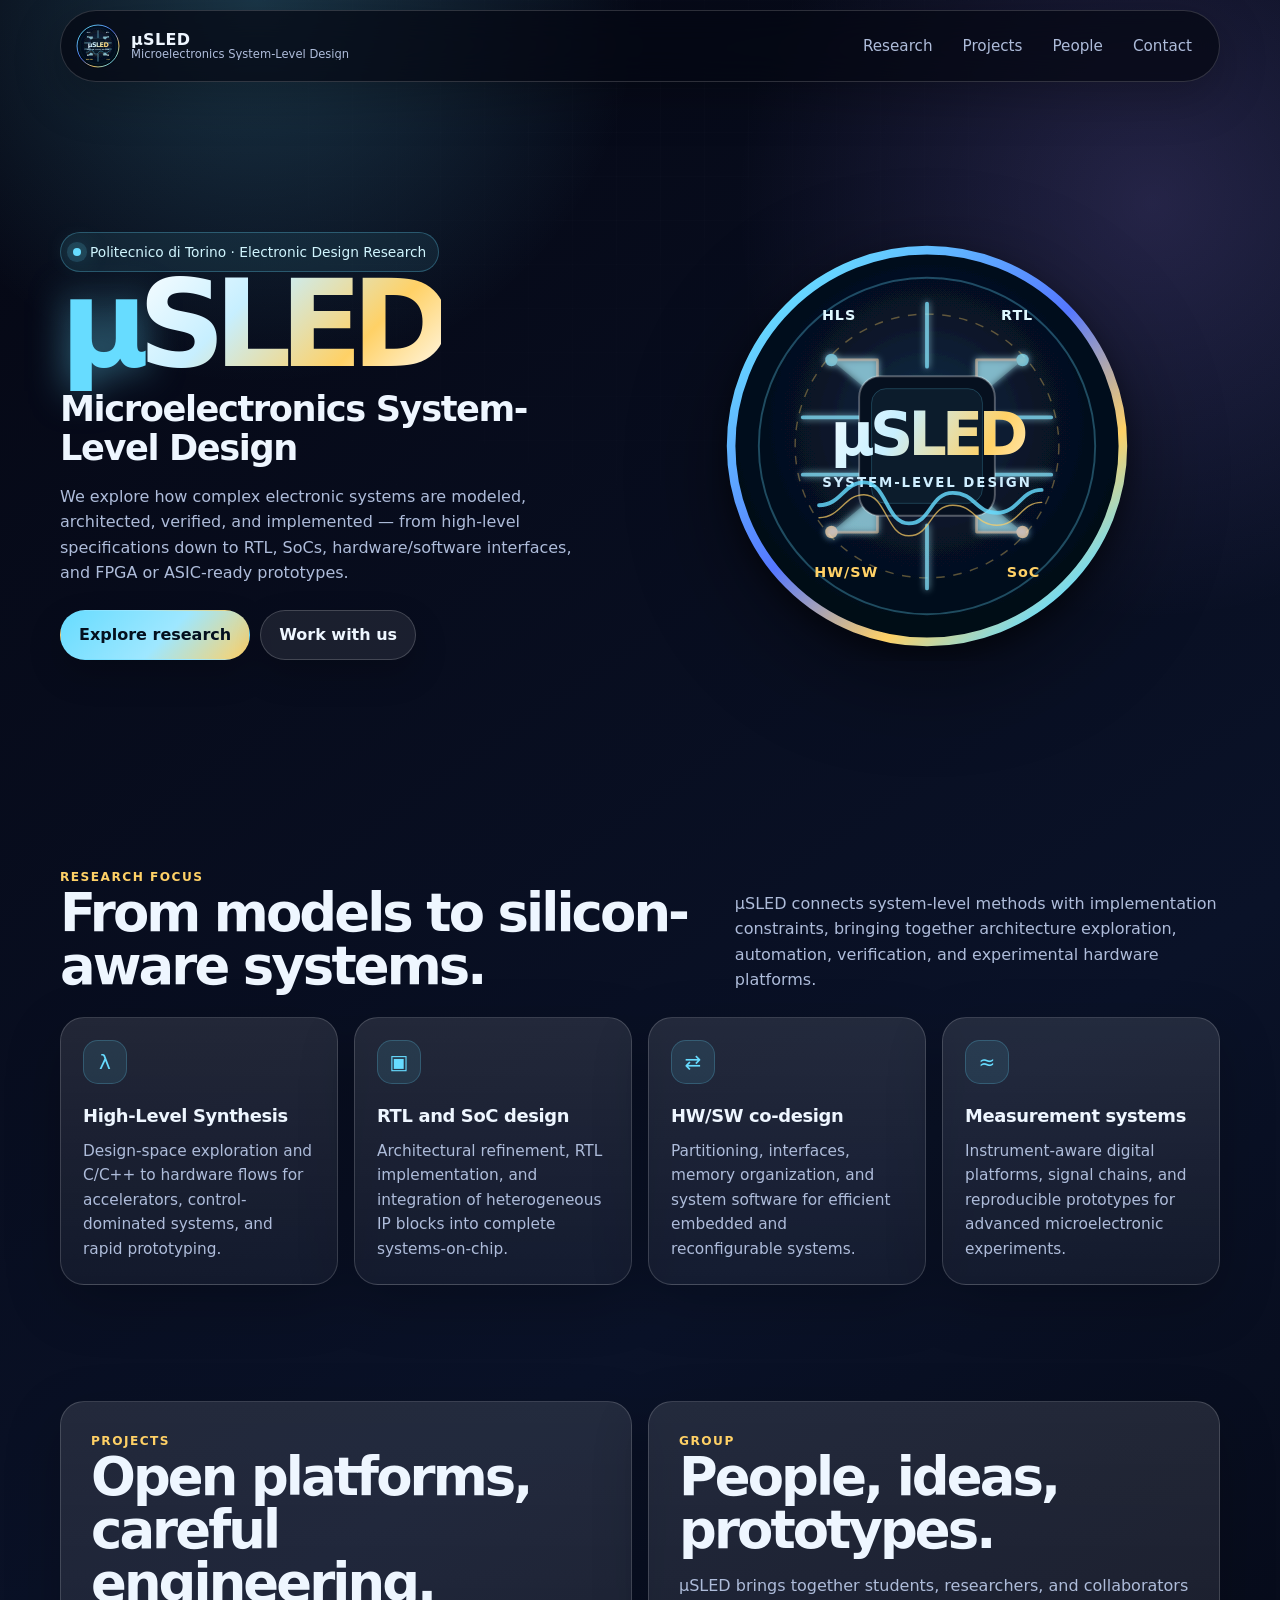
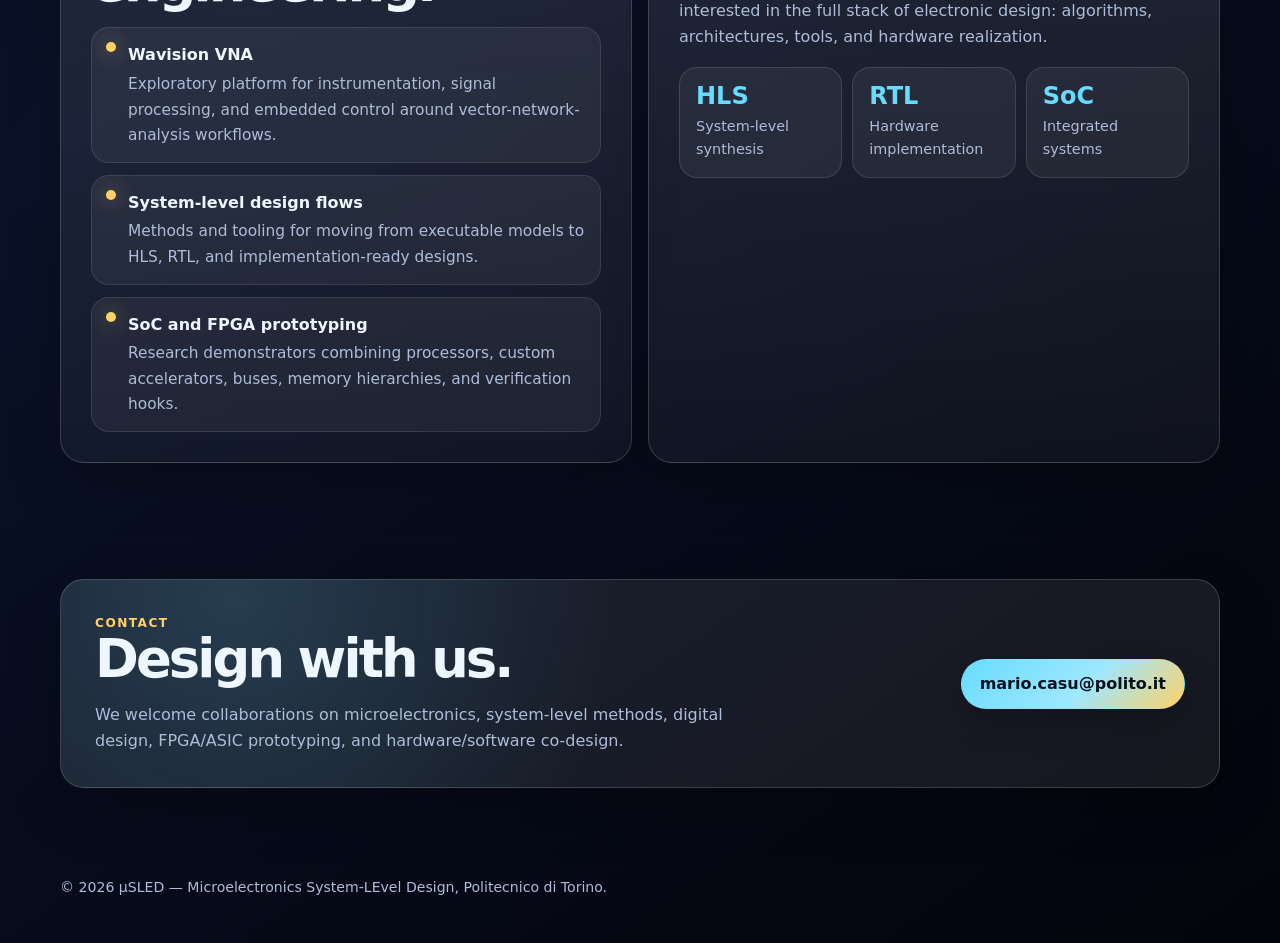
==== commit c6b598c8: "Update index.html" ====
--- a/index.html
+++ b/index.html
@@ -4,7 +4,7 @@
   <meta charset="utf-8">
   <meta name="viewport" content="width=device-width, initial-scale=1">
   <meta name="description" content="μSLED — Microelectronics System-Level Design research group at Politecnico di Torino.">
-  <title>μSLED — Microelectronics System-Level Design</title>
+  <title>μSLED — Microelectronics System-LEvel Design</title>
   <style>
     :root { --bg:#050713; --text:#eef6ff; --muted:#aebcda; --cyan:#67dcff; --gold:#ffd166; --violet:#a88cff; --line:rgba(255,255,255,.16); --shadow:0 24px 80px rgba(0,0,0,.38); }
     * { box-sizing:border-box; }
@@ -73,7 +73,7 @@
     <section id="projects" aria-labelledby="projects-title"><div class="wide"><div class="panel"><div class="kicker">Projects</div><h2 id="projects-title">Open platforms, careful engineering.</h2><div class="list"><div class="item"><span class="dot"></span><div><strong>Wavision VNA</strong><span>Exploratory platform for instrumentation, signal processing, and embedded control around vector-network-analysis workflows.</span></div></div><div class="item"><span class="dot"></span><div><strong>System-level design flows</strong><span>Methods and tooling for moving from executable models to HLS, RTL, and implementation-ready designs.</span></div></div><div class="item"><span class="dot"></span><div><strong>SoC and FPGA prototyping</strong><span>Research demonstrators combining processors, custom accelerators, buses, memory hierarchies, and verification hooks.</span></div></div></div></div><div class="panel" id="people"><div class="kicker">Group</div><h2>People, ideas, prototypes.</h2><p class="lead">μSLED brings together students, researchers, and collaborators interested in the full stack of electronic design: algorithms, architectures, tools, and hardware realization.</p><div class="stats"><div class="stat"><b>HLS</b><span>System-level synthesis</span></div><div class="stat"><b>RTL</b><span>Hardware implementation</span></div><div class="stat"><b>SoC</b><span>Integrated systems</span></div></div></div></div></section>
     <section id="contact" aria-labelledby="contact-title"><div class="contact"><div class="contact-row"><div><div class="kicker">Contact</div><h2 id="contact-title">Design with us.</h2><p class="lead">We welcome collaborations on microelectronics, system-level methods, digital design, FPGA/ASIC prototyping, and hardware/software co-design.</p></div><a class="button primary" href="mailto:mario.casu@polito.it">mario.casu@polito.it</a></div></div></section>
   </main>
-  <footer class="shell">© <span id="year"></span> μSLED — Microelectronics System-Level Design, Politecnico di Torino.</footer>
+  <footer class="shell">© <span id="year"></span> μSLED — Microelectronics System-LEvel Design, Politecnico di Torino.</footer>
   <script>document.getElementById('year').textContent = new Date().getFullYear();</script>
 </body>
 </html>
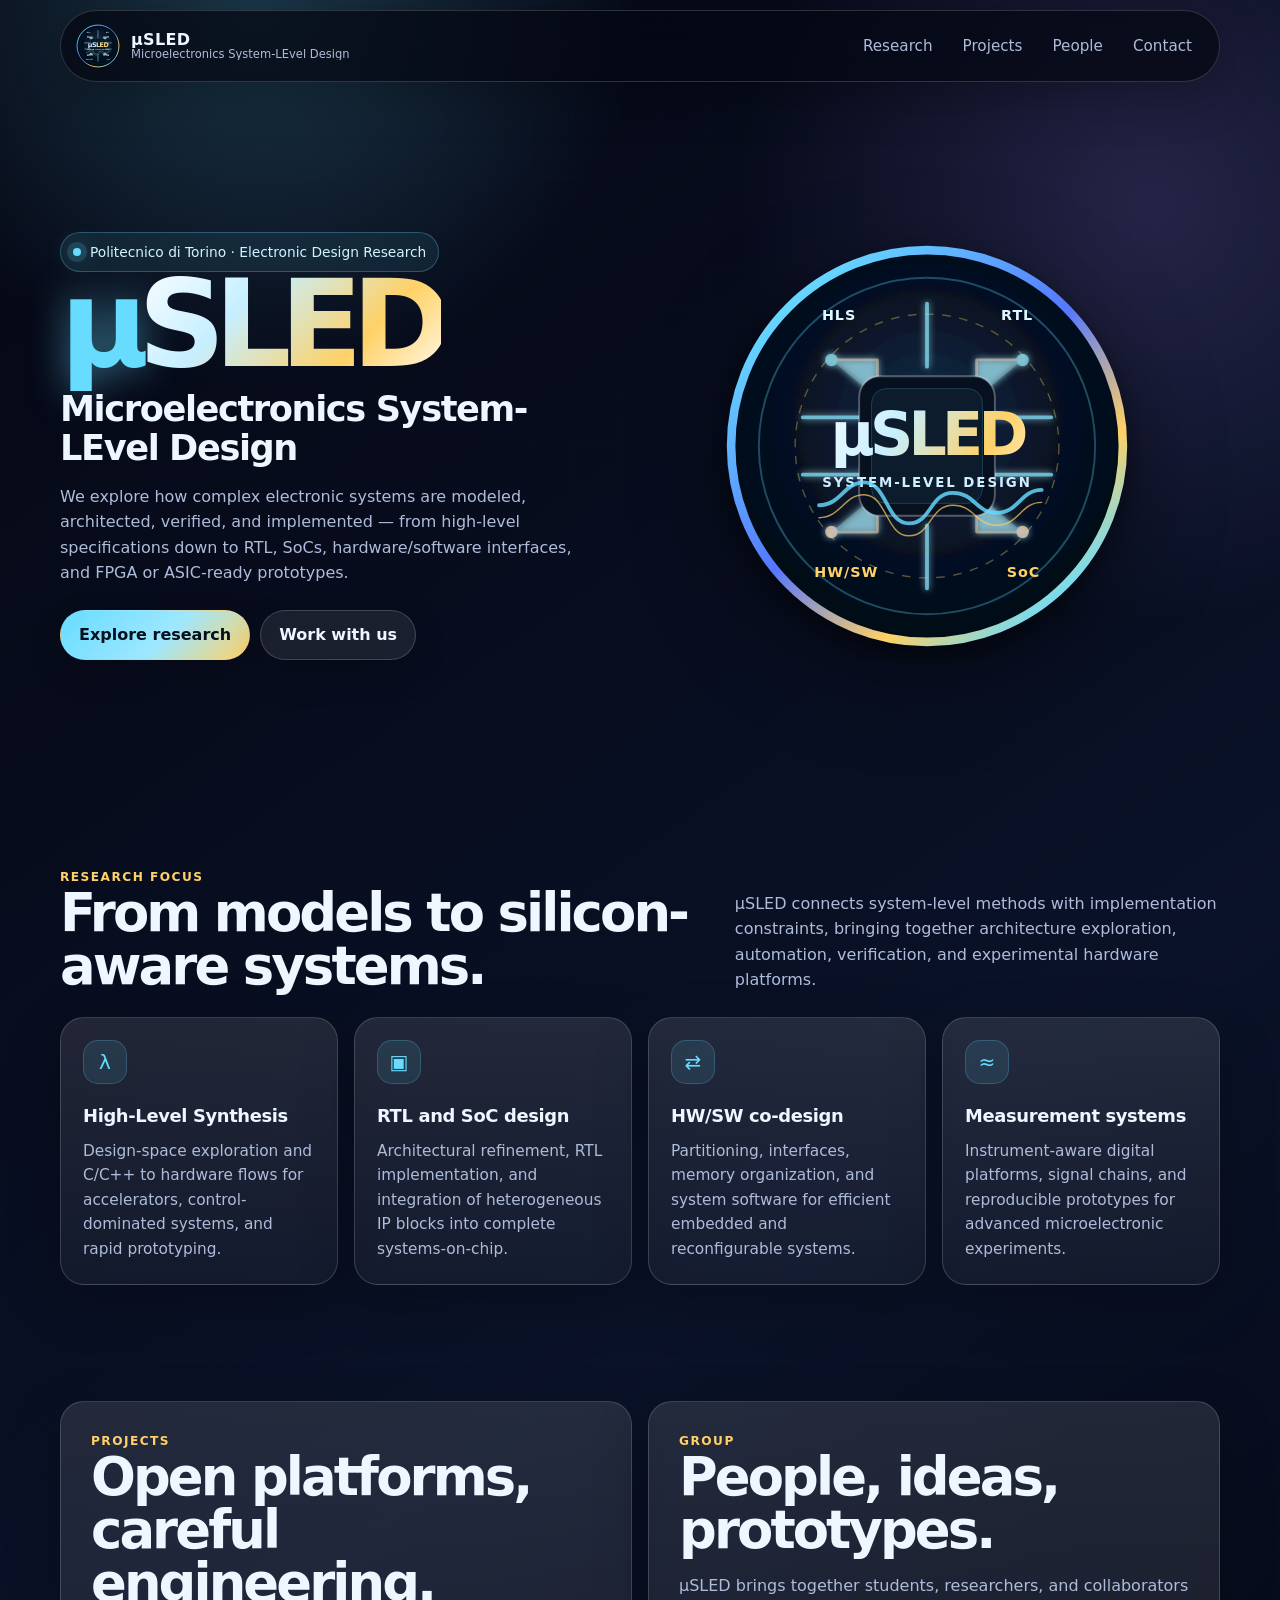
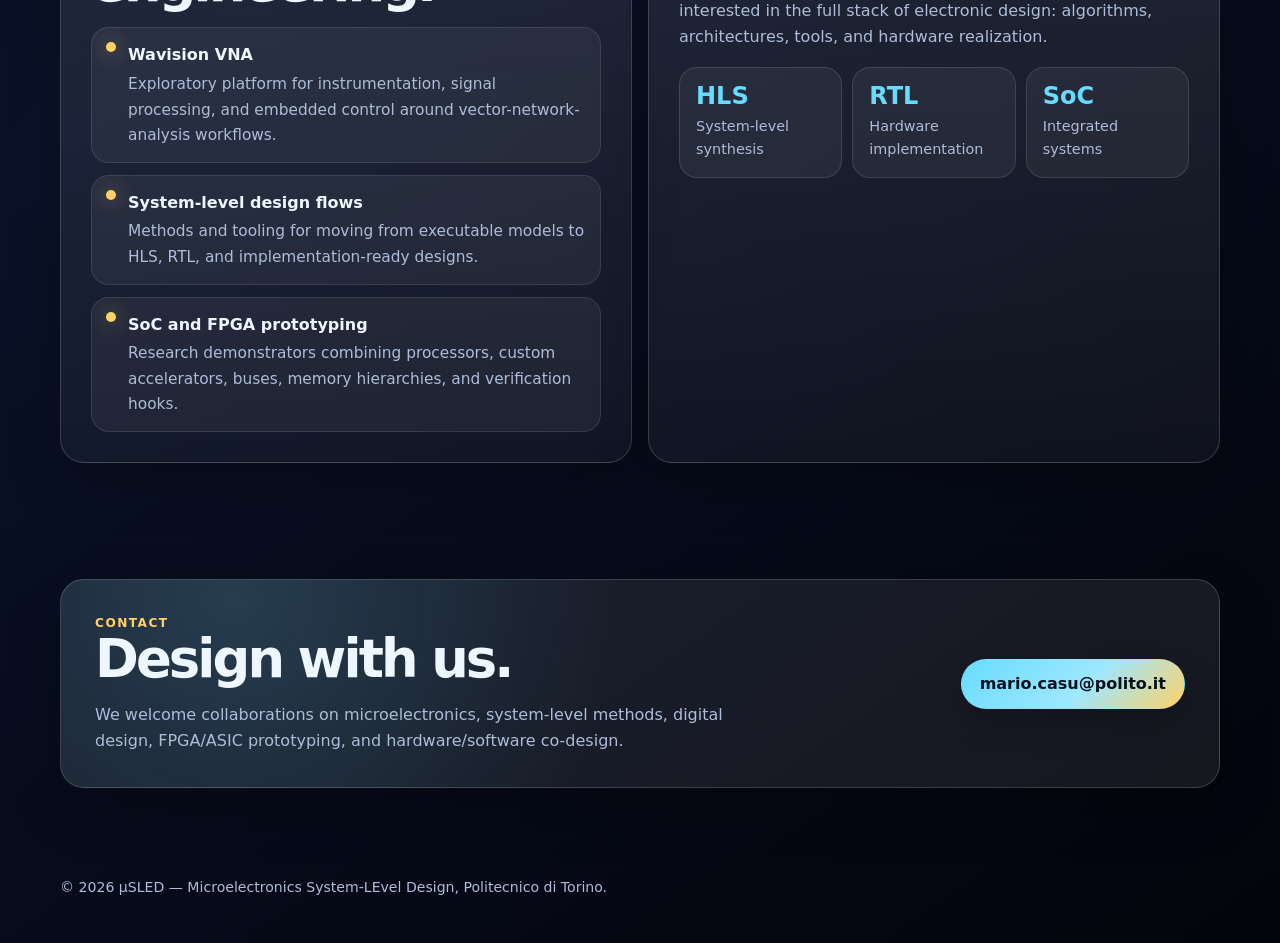
==== commit 8508d6e5: "Update index.html" ====
--- a/index.html
+++ b/index.html
@@ -3,7 +3,7 @@
 <head>
   <meta charset="utf-8">
   <meta name="viewport" content="width=device-width, initial-scale=1">
-  <meta name="description" content="μSLED — Microelectronics System-Level Design research group at Politecnico di Torino.">
+  <meta name="description" content="μSLED — Microelectronics System-LEvel Design research group at Politecnico di Torino.">
   <title>μSLED — Microelectronics System-LEvel Design</title>
   <style>
     :root { --bg:#050713; --text:#eef6ff; --muted:#aebcda; --cyan:#67dcff; --gold:#ffd166; --violet:#a88cff; --line:rgba(255,255,255,.16); --shadow:0 24px 80px rgba(0,0,0,.38); }
@@ -63,12 +63,12 @@
 </head>
 <body>
   <header class="shell">
-    <a class="brand" href="#top" aria-label="μSLED home"><img src="assets/musled-logo.svg" alt="μSLED logo"><span class="brand-text"><strong>μSLED</strong><span>Microelectronics System-Level Design</span></span></a>
+    <a class="brand" href="#top" aria-label="μSLED home"><img src="assets/musled-logo.svg" alt="μSLED logo"><span class="brand-text"><strong>μSLED</strong><span>Microelectronics System-LEvel Design</span></span></a>
     <nav aria-label="Sections"><a href="#research">Research</a><a href="#projects">Projects</a><a href="#people">People</a><a href="#contact">Contact</a></nav>
     <a class="nav-pill" href="#contact">Contact</a>
   </header>
   <main id="top" class="shell">
-    <section class="hero" aria-labelledby="hero-title"><img class="hero-logo" src="assets/musled-logo.svg" alt="μSLED logo"><div class="hero-copy"><div class="eyebrow"><span class="pulse"></span> Politecnico di Torino · Electronic Design Research</div><h1 id="hero-title"><span class="mu">μ</span><span class="sled">SLED</span></h1><p class="subtitle">Microelectronics System-Level Design</p><p class="lead">We explore how complex electronic systems are modeled, architected, verified, and implemented — from high-level specifications down to RTL, SoCs, hardware/software interfaces, and FPGA or ASIC-ready prototypes.</p><div class="actions"><a class="button primary" href="#research">Explore research</a><a class="button" href="#contact">Work with us</a></div></div></section>
+    <section class="hero" aria-labelledby="hero-title"><img class="hero-logo" src="assets/musled-logo.svg" alt="μSLED logo"><div class="hero-copy"><div class="eyebrow"><span class="pulse"></span> Politecnico di Torino · Electronic Design Research</div><h1 id="hero-title"><span class="mu">μ</span><span class="sled">SLED</span></h1><p class="subtitle">Microelectronics System-LEvel Design</p><p class="lead">We explore how complex electronic systems are modeled, architected, verified, and implemented — from high-level specifications down to RTL, SoCs, hardware/software interfaces, and FPGA or ASIC-ready prototypes.</p><div class="actions"><a class="button primary" href="#research">Explore research</a><a class="button" href="#contact">Work with us</a></div></div></section>
     <section id="research" aria-labelledby="research-title"><div class="section-head"><div><div class="kicker">Research focus</div><h2 id="research-title">From models to silicon-aware systems.</h2></div><p class="section-text">μSLED connects system-level methods with implementation constraints, bringing together architecture exploration, automation, verification, and experimental hardware platforms.</p></div><div class="cards"><article class="card"><div class="icon">λ</div><h3>High-Level Synthesis</h3><p>Design-space exploration and C/C++ to hardware flows for accelerators, control-dominated systems, and rapid prototyping.</p></article><article class="card"><div class="icon">▣</div><h3>RTL and SoC design</h3><p>Architectural refinement, RTL implementation, and integration of heterogeneous IP blocks into complete systems-on-chip.</p></article><article class="card"><div class="icon">⇄</div><h3>HW/SW co-design</h3><p>Partitioning, interfaces, memory organization, and system software for efficient embedded and reconfigurable systems.</p></article><article class="card"><div class="icon">≈</div><h3>Measurement systems</h3><p>Instrument-aware digital platforms, signal chains, and reproducible prototypes for advanced microelectronic experiments.</p></article></div></section>
     <section id="projects" aria-labelledby="projects-title"><div class="wide"><div class="panel"><div class="kicker">Projects</div><h2 id="projects-title">Open platforms, careful engineering.</h2><div class="list"><div class="item"><span class="dot"></span><div><strong>Wavision VNA</strong><span>Exploratory platform for instrumentation, signal processing, and embedded control around vector-network-analysis workflows.</span></div></div><div class="item"><span class="dot"></span><div><strong>System-level design flows</strong><span>Methods and tooling for moving from executable models to HLS, RTL, and implementation-ready designs.</span></div></div><div class="item"><span class="dot"></span><div><strong>SoC and FPGA prototyping</strong><span>Research demonstrators combining processors, custom accelerators, buses, memory hierarchies, and verification hooks.</span></div></div></div></div><div class="panel" id="people"><div class="kicker">Group</div><h2>People, ideas, prototypes.</h2><p class="lead">μSLED brings together students, researchers, and collaborators interested in the full stack of electronic design: algorithms, architectures, tools, and hardware realization.</p><div class="stats"><div class="stat"><b>HLS</b><span>System-level synthesis</span></div><div class="stat"><b>RTL</b><span>Hardware implementation</span></div><div class="stat"><b>SoC</b><span>Integrated systems</span></div></div></div></div></section>
     <section id="contact" aria-labelledby="contact-title"><div class="contact"><div class="contact-row"><div><div class="kicker">Contact</div><h2 id="contact-title">Design with us.</h2><p class="lead">We welcome collaborations on microelectronics, system-level methods, digital design, FPGA/ASIC prototyping, and hardware/software co-design.</p></div><a class="button primary" href="mailto:mario.casu@polito.it">mario.casu@polito.it</a></div></div></section>
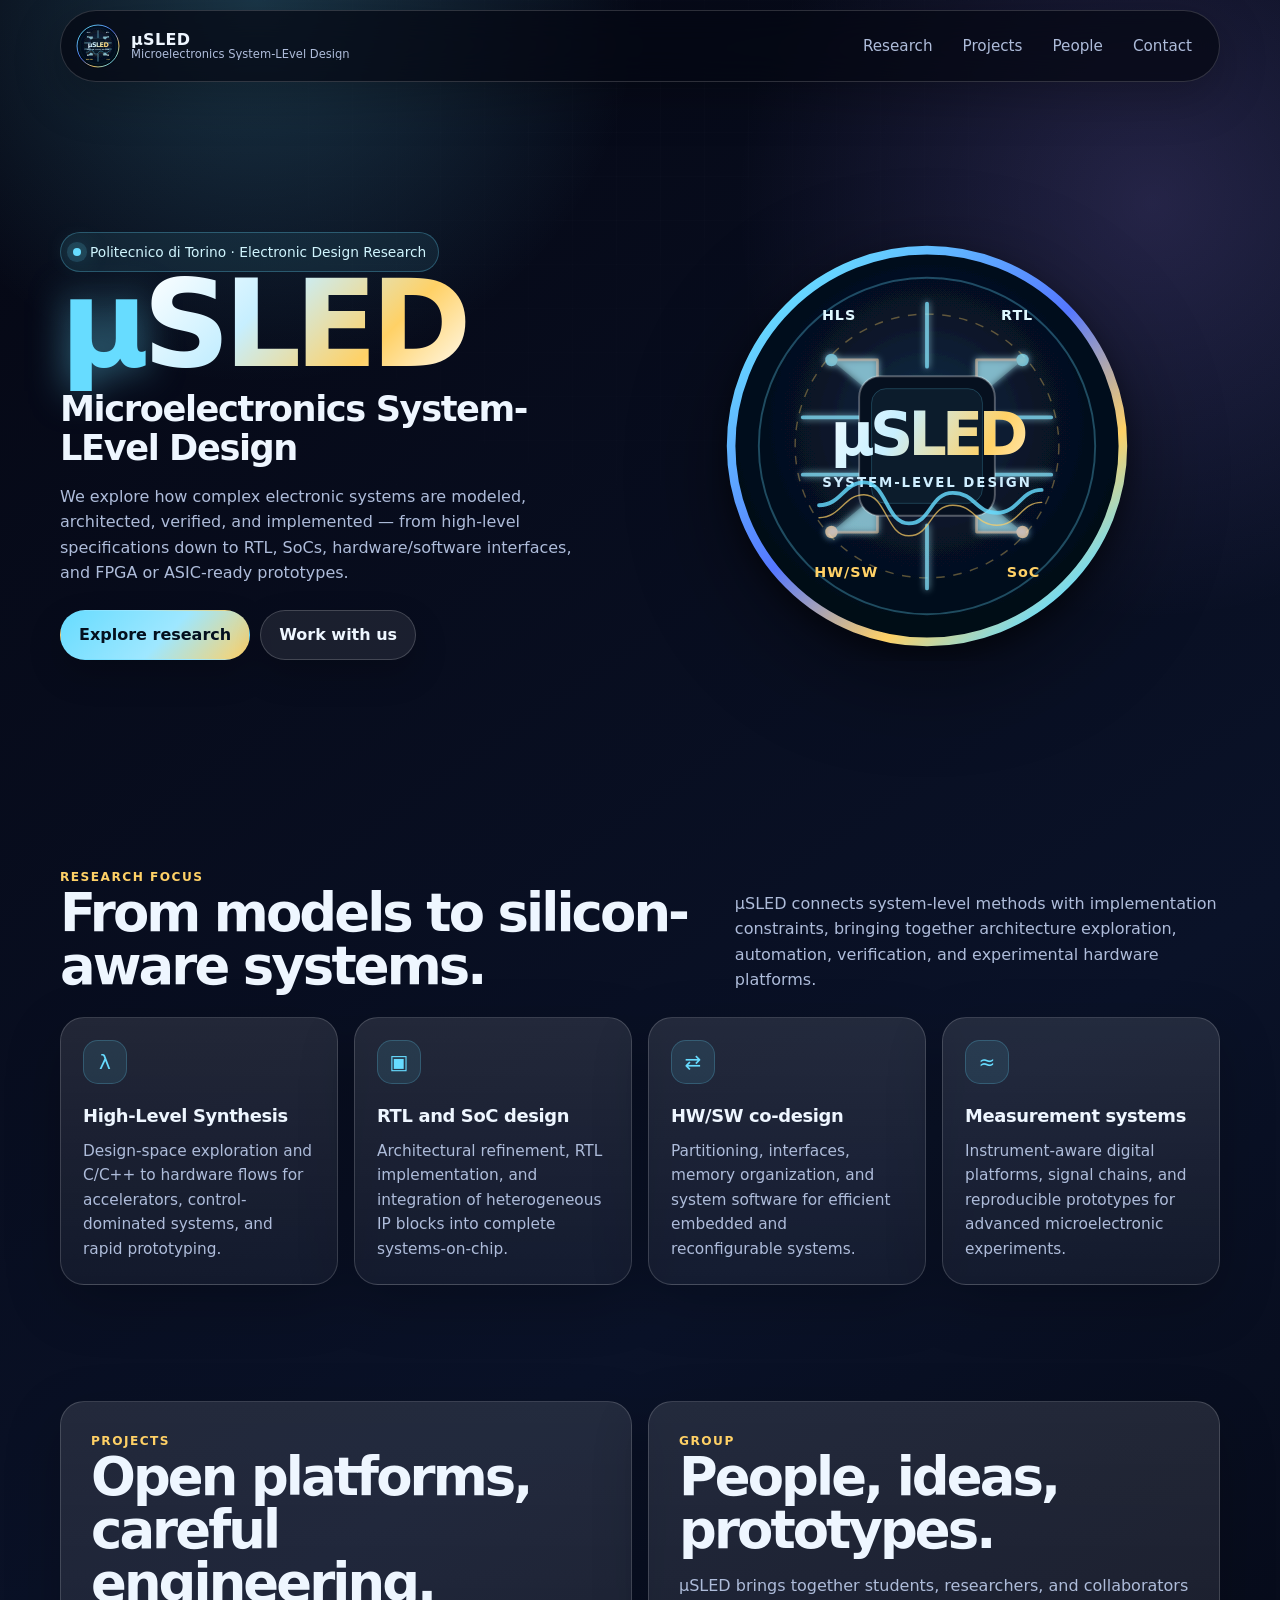
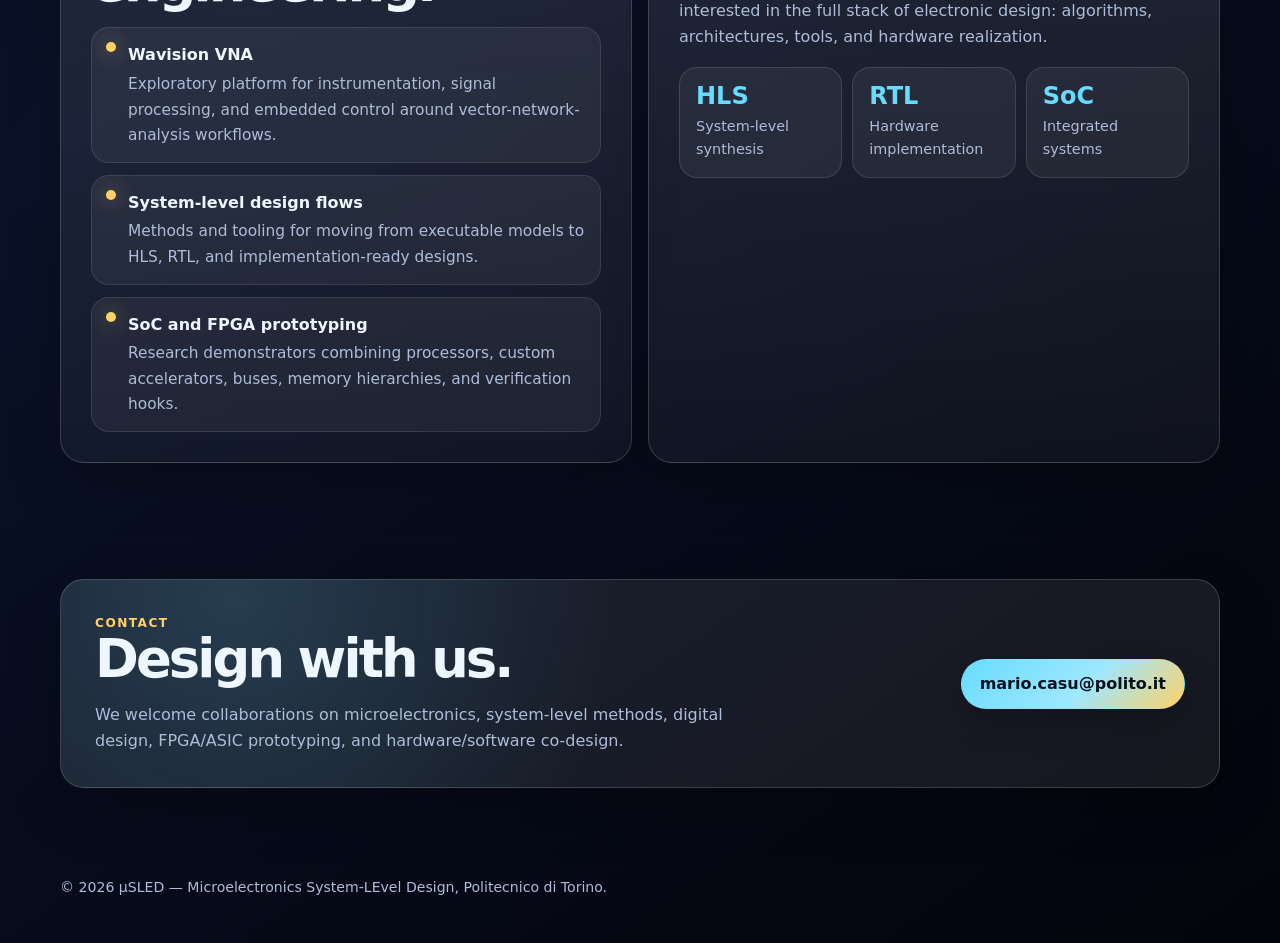
==== commit ace765cf: "Fix cropped hero title" ====
--- a/index.html
+++ b/index.html
@@ -25,9 +25,9 @@
     .hero-logo { width:min(245px,72vw); margin:0 auto; filter:drop-shadow(0 24px 48px rgba(0,0,0,.42)); }
     .eyebrow { display:inline-flex; align-items:center; justify-content:center; gap:9px; width:fit-content; max-width:100%; margin:0 auto; padding:8px 12px; border:1px solid rgba(103,220,255,.28); border-radius:999px; background:rgba(103,220,255,.08); color:#d1f6ff; font-size:.86rem; }
     .pulse { width:8px; height:8px; border-radius:50%; background:var(--cyan); box-shadow:0 0 0 6px rgba(103,220,255,.15),0 0 24px var(--cyan); }
-    h1 { margin:0; font-size:clamp(4.3rem,20vw,7.6rem); line-height:.86; letter-spacing:-.095em; }
+    h1 { margin:0; font-size:clamp(4.3rem,20vw,7.6rem); line-height:.86; letter-spacing:-.055em; }
     .mu { color:var(--cyan); text-shadow:0 0 38px rgba(103,220,255,.52); }
-    .sled { background:linear-gradient(135deg,#fff,#c7efff 35%,#ffd166 70%,#fff); -webkit-background-clip:text; background-clip:text; color:transparent; }
+    .sled { display:inline-block; padding-right:.08em; background:linear-gradient(135deg,#fff,#c7efff 35%,#ffd166 70%,#fff); -webkit-background-clip:text; background-clip:text; color:transparent; }
     .subtitle { margin:12px auto 0; max-width:760px; font-size:clamp(1.25rem,6vw,2.2rem); line-height:1.12; font-weight:800; letter-spacing:-.04em; }
     .lead { margin:16px auto 0; max-width:680px; color:var(--muted); font-size:1rem; }
     .actions { display:grid; grid-template-columns:1fr; gap:10px; margin-top:24px; }
